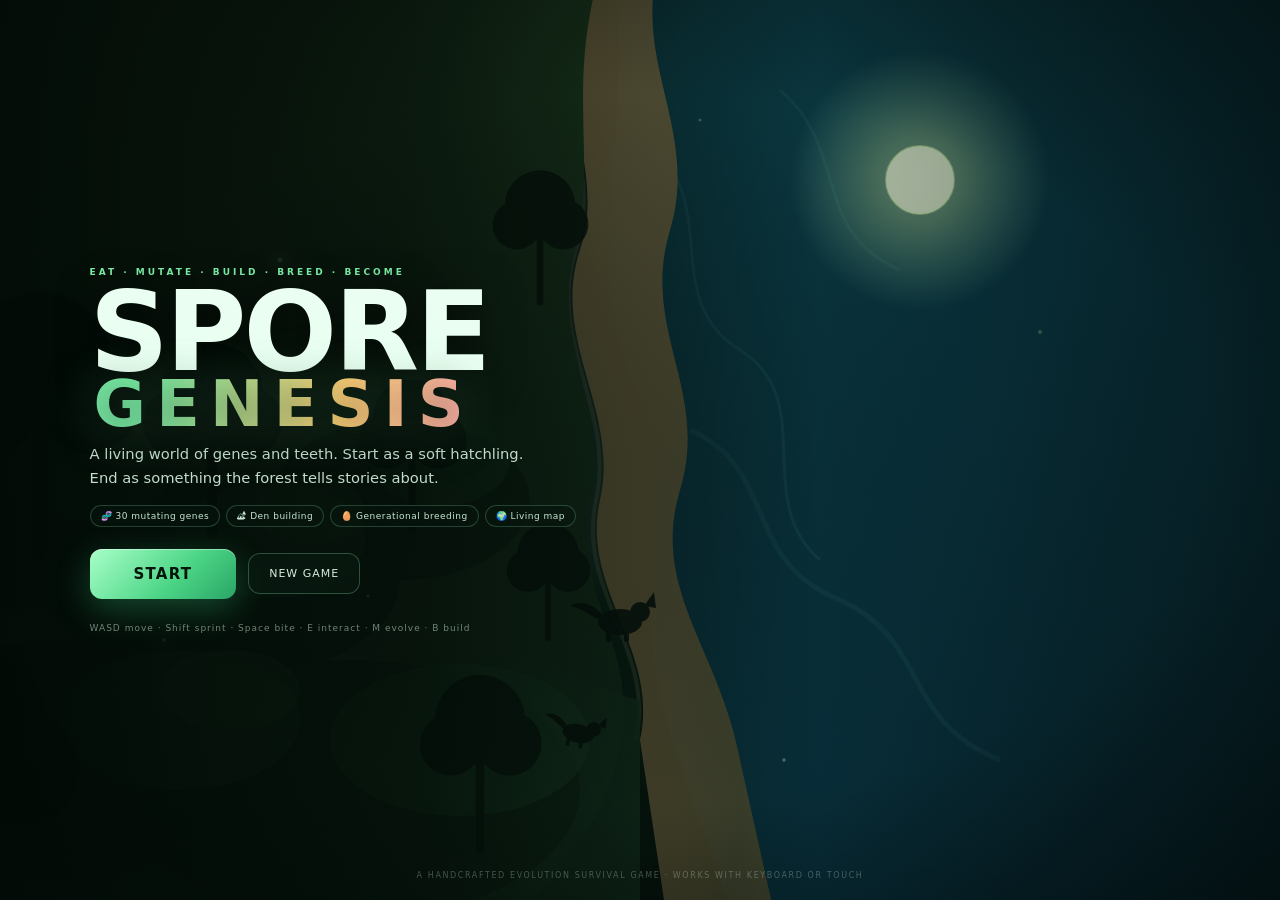
==== index.html @ 7376fdd2 "Save source and v2 conversation for issue #1 Run: 41898896949 Generation: 41898896949-1793824934815" ====
<!doctype html>
<html lang="en">
<head>
  <meta charset="utf-8" />
  <meta name="viewport" content="width=device-width, initial-scale=1, maximum-scale=1, user-scalable=no, viewport-fit=cover" />
  <meta name="theme-color" content="#07130f" />
  <meta name="description" content="Spore Genesis — a hand-painted evolution survival game. Eat, mutate, build a den, breed a lineage and become a myth." />
  <title>Spore Genesis — Evolution Survival</title>
  <link rel="icon" href="./favicon.svg" type="image/svg+xml" />
  <link rel="stylesheet" href="./styles.css" />
</head>
<body>
  <div id="app">
    <canvas id="game" aria-label="Spore Genesis game world"></canvas>

    <div id="hud" class="hud">
      <div class="hud-left">
        <div class="profile card">
          <div class="avatar-wrap"><canvas id="avatar" width="120" height="120"></canvas></div>
          <div class="pinfo">
            <div class="pname"><span id="player-name">Nyx</span><span id="gen" class="gen">GEN 1</span></div>
            <div id="stage-name" class="stage-name">Hatchling</div>
            <div class="xpbar"><i id="xp-fill"></i></div>
            <div class="xp-label"><span id="xp-text">0 / 70</span><span id="stage-num">Stage I</span></div>
          </div>
        </div>
        <div class="vitals card">
          <div class="bar hp"><span class="ico">♥</span><div class="track"><i id="hp-fill"></i></div><b id="hp-text">100</b></div>
          <div class="bar stamina"><span class="ico">⚡</span><div class="track"><i id="stamina-fill"></i></div><b id="stamina-text">100</b></div>
          <div class="bar food"><span class="ico">🍖</span><div class="track"><i id="food-fill"></i></div><b id="food-text">100</b></div>
          <div class="bar water"><span class="ico">💧</span><div class="track"><i id="water-fill"></i></div><b id="water-text">100</b></div>
        </div>
        <div class="lineage card hidden" id="lineage-card">
          <span>👑 <b id="lineage-gen">Gen 1</b></span>
          <span class="lineage-bonus" id="lineage-bonus">+0% legacy</span>
          <span class="heir-count" id="heir-count">0 heirs</span>
        </div>
      </div>

      <div class="hud-right">
        <div class="mapcard card">
          <canvas id="minimap" width="180" height="180"></canvas>
          <div class="maptop"><span id="biome-name">Verdant Meadow</span><span id="clock">08:20</span></div>
          <div class="mapbottom"><span id="weather">☀ Clear</span><span id="day">Day 1</span></div>
        </div>
        <div class="dna card">
          <span class="dna-icon">🧬</span>
          <b id="dna-count">0</b>
          <span class="dna-label">DNA</span>
          <button id="btn-mutations" class="mini">Evolve <kbd>M</kbd></button>
        </div>
      </div>

      <div id="quest" class="quest card">
        <div class="qtop"><span>OBJECTIVE</span><span id="quest-count">1/11</span></div>
        <div id="quest-title">First Bites</div>
        <div id="quest-text">Eat three berries, mushrooms or carcasses.</div>
        <div class="qprog"><i id="quest-fill"></i></div>
        <div class="qhint" id="quest-hint"></div>
      </div>

      <div id="toasts" class="toasts" aria-live="polite"></div>
      <div id="prompt" class="prompt hidden"><span class="key">E</span><span id="prompt-text">Interact</span></div>

      <div id="hotbar" class="hotbar">
        <div class="slot"><kbd>SPACE</kbd><span>Bite</span></div>
        <div class="slot"><kbd>E</kbd><span>Interact</span></div>
        <div class="slot ability"><kbd>Q</kbd><span id="hotbar-ability">Roar</span><i id="ability-cd" class="cd"></i></div>
        <div class="slot"><kbd>SHIFT</kbd><span>Sprint</span></div>
        <div class="slot"><kbd>B</kbd><span>Den</span></div>
      </div>

      <div class="menubtns">
        <button id="btn-build" title="Build & Den (B)" aria-label="Build and den">⌂<kbd>B</kbd></button>
        <button id="btn-map" title="World Map (Tab)" aria-label="World map">🗺<kbd>TAB</kbd></button>
        <button id="btn-journal" title="Journal (J)" aria-label="Journal">📖<kbd>J</kbd></button>
        <button id="btn-sound" title="Toggle sound" aria-label="Toggle sound">🔊</button>
        <button id="btn-pause" title="Pause (Esc)" aria-label="Pause">⏸</button>
      </div>

      <div id="mobile-controls" class="mobile-controls">
        <div id="joystick" aria-label="Movement joystick"><div id="stick"></div></div>
        <div class="touch-actions">
          <button id="btn-touch-sprint" class="touch small" aria-label="Sprint">»</button>
          <button id="btn-touch-ability" class="touch small" aria-label="Special ability">✦</button>
          <button id="btn-touch-interact" class="touch mid" aria-label="Interact">E</button>
          <button id="btn-touch-attack" class="touch attack" aria-label="Bite">Bite</button>
        </div>
      </div>

      <div id="low-health" class="low-health"></div>
    </div>

    <div id="modal" class="modal hidden" role="dialog" aria-modal="true">
      <div id="panel" class="panel">
        <div class="panel-head">
          <div>
            <h2 id="panel-title">Evolution</h2>
            <p id="panel-sub">Spend DNA to reshape your body.</p>
          </div>
          <button id="panel-close" aria-label="Close panel">✕</button>
        </div>
        <div id="panel-body" class="panel-body"></div>
      </div>
    </div>

    <div id="death" class="overlay hidden">
      <div class="death-card">
        <div class="eyebrow">THE WILD REMEMBERS</div>
        <h2>You Perished</h2>
        <p id="death-text">A shade stalker found you in the dark.</p>
        <div id="death-stats" class="death-stats"></div>
        <button id="btn-respawn" class="primary">Return to the world</button>
      </div>
    </div>

    <div id="title" class="overlay title">
      <div class="spores" aria-hidden="true">
        <i></i><i></i><i></i><i></i><i></i><i></i><i></i><i></i><i></i><i></i>
      </div>
      <div class="title-inner">
        <div class="eyebrow">EAT · MUTATE · BUILD · BREED · BECOME</div>
        <h1>SPORE<span>GENESIS</span></h1>
        <p class="lede">A living world of genes and teeth. Start as a soft hatchling.<br />End as something the forest tells stories about.</p>
        <div class="title-features">
          <span>🧬 30 mutating genes</span>
          <span>🏕 Den building</span>
          <span>🥚 Generational breeding</span>
          <span>🌍 Living map</span>
        </div>
        <div class="title-actions">
          <button id="btn-start" class="primary big">Start</button>
          <button id="btn-new" class="ghost">New Game</button>
        </div>
        <div class="title-foot" id="title-foot">WASD move · Shift sprint · Space bite · E interact · M evolve · B build</div>
      </div>
      <div class="title-credit">A handcrafted evolution survival game · works with keyboard or touch</div>
    </div>
  </div>

  <script type="module" src="./src/game.js"></script>
</body>
</html>
---- styles.css ----
:root {
  --bg: #06110d;
  --panel: rgba(10, 25, 19, 0.84);
  --panel-solid: #0a1a14;
  --line: rgba(141, 240, 183, 0.16);
  --line-bright: rgba(141, 240, 183, 0.34);
  --green: #7cf0a8;
  --green-dim: #3c9b68;
  --gold: #ffd479;
  --pink: #ff9ec7;
  --blue: #79c9ff;
  --purple: #b58cff;
  --red: #ff6b7a;
  --ink: #eaf7ef;
  --muted: #9bb3a6;
  --shadow: 0 18px 50px rgba(0, 0, 0, 0.42);
  --r: 16px;
  --safe-bottom: env(safe-area-inset-bottom, 0px);
}

* { box-sizing: border-box; }
html, body {
  margin: 0;
  padding: 0;
  width: 100%;
  height: 100%;
  overflow: hidden;
  background: var(--bg);
  color: var(--ink);
  font-family: "Avenir Next", "Segoe UI", "Trebuchet MS", system-ui, sans-serif;
  -webkit-user-select: none;
  user-select: none;
  -webkit-tap-highlight-color: transparent;
  overscroll-behavior: none;
}
button { font-family: inherit; color: inherit; cursor: pointer; }
button:focus-visible { outline: 2px solid var(--green); outline-offset: 2px; }
.hidden { display: none !important; }

#app { position: fixed; inset: 0; }
#game {
  position: absolute;
  inset: 0;
  width: 100%;
  height: 100%;
  display: block;
  touch-action: none;
  cursor: crosshair;
}

.hud {
  position: absolute;
  inset: 0;
  pointer-events: none;
  z-index: 5;
}
.hud > *, .hud-left > *, .hud-right > * { pointer-events: none; }
.hud button, .hud canvas { pointer-events: auto; }

.card {
  background: linear-gradient(155deg, rgba(16, 36, 27, 0.88), rgba(8, 20, 15, 0.82));
  border: 1px solid var(--line);
  border-radius: var(--r);
  box-shadow: 0 10px 30px rgba(0, 0, 0, 0.28), inset 0 1px 0 rgba(255, 255, 255, 0.04);
  backdrop-filter: blur(10px);
  -webkit-backdrop-filter: blur(10px);
}

.hud-left {
  position: absolute;
  top: 16px;
  left: 16px;
  width: 300px;
  display: flex;
  flex-direction: column;
  gap: 8px;
}
.profile {
  display: flex;
  gap: 12px;
  align-items: center;
  padding: 10px 14px 10px 10px;
}
.avatar-wrap {
  width: 60px;
  height: 60px;
  border-radius: 50%;
  overflow: hidden;
  flex: none;
  background: radial-gradient(circle at 50% 40%, #25553e, #0a1a14 70%);
  border: 1px solid var(--line-bright);
  box-shadow: inset 0 0 18px rgba(124, 240, 168, 0.12);
}
#avatar { width: 100%; height: 100%; display: block; }
.pinfo { flex: 1; min-width: 0; }
.pname { display: flex; align-items: center; gap: 8px; font-size: 17px; font-weight: 700; letter-spacing: 0.3px; }
.gen {
  font-size: 9px;
  letter-spacing: 1.2px;
  color: var(--gold);
  border: 1px solid rgba(255, 212, 121, 0.34);
  padding: 2px 5px;
  border-radius: 5px;
  background: rgba(255, 212, 121, 0.08);
}
.stage-name { font-size: 11px; letter-spacing: 1.6px; text-transform: uppercase; color: var(--green); margin-top: 1px; }
.xpbar { height: 5px; background: rgba(255,255,255,0.08); border-radius: 4px; margin-top: 7px; overflow: hidden; }
.xpbar i { display: block; height: 100%; width: 0%; background: linear-gradient(90deg, var(--green-dim), var(--green)); border-radius: 4px; transition: width 0.4s ease; }
.xp-label { display: flex; justify-content: space-between; font-size: 9px; color: var(--muted); margin-top: 3px; letter-spacing: 0.5px; }

.vitals { padding: 9px 12px; display: flex; flex-direction: column; gap: 6px; }
.bar { display: flex; align-items: center; gap: 8px; font-size: 10px; color: var(--muted); }
.bar .ico { width: 13px; text-align: center; font-size: 11px; filter: saturate(1.2); }
.bar .track { flex: 1; height: 7px; background: rgba(0,0,0,0.35); border-radius: 5px; overflow: hidden; box-shadow: inset 0 1px 2px rgba(0,0,0,0.4); }
.bar .track i { display: block; height: 100%; width: 100%; border-radius: 5px; transition: width 0.25s ease, background 0.3s; }
.bar b { width: 30px; text-align: right; font-weight: 600; font-size: 9px; color: #cfe6d8; font-variant-numeric: tabular-nums; }
.bar.hp i { background: linear-gradient(90deg, #a52f45, #ff6b7a); }
.bar.stamina i { background: linear-gradient(90deg, #96701f, #ffd479); }
.bar.food i { background: linear-gradient(90deg, #8b4d2e, #f0a06c); }
.bar.water i { background: linear-gradient(90deg, #2c6b8c, #79c9ff); }
.bar.low i { animation: lowPulse 0.9s infinite alternate; }
@keyframes lowPulse { from { filter: brightness(0.8); } to { filter: brightness(1.5); } }

.lineage { display: flex; align-items: center; gap: 10px; padding: 7px 12px; font-size: 10px; color: var(--muted); }
.lineage b { color: var(--gold); }
.lineage-bonus { color: var(--green); }
.heir-count { margin-left: auto; }

.hud-right { position: absolute; top: 16px; right: 16px; width: 196px; display: flex; flex-direction: column; gap: 8px; }
.mapcard { padding: 7px; position: relative; overflow: hidden; }
#minimap {
  width: 100%;
  height: auto;
  aspect-ratio: 1;
  display: block;
  border-radius: 11px;
  background: #071712;
  border: 1px solid rgba(141, 240, 183, 0.1);
  image-rendering: auto;
}
.maptop, .mapbottom {
  position: absolute;
  left: 12px;
  right: 12px;
  display: flex;
  justify-content: space-between;
  align-items: center;
  font-size: 8px;
  letter-spacing: 0.9px;
  text-transform: uppercase;
  pointer-events: none;
}
.maptop { top: 12px; color: #d9efe2; text-shadow: 0 1px 4px #000; }
.mapbottom { bottom: 12px; color: #b8d6c5; text-shadow: 0 1px 4px #000; }
#clock { color: var(--gold); font-weight: 700; font-size: 9px; }
.dna { display: flex; align-items: center; gap: 7px; padding: 8px 10px; }
.dna-icon { font-size: 16px; filter: drop-shadow(0 0 6px rgba(255,158,199,.5)); }
.dna b { font-size: 19px; color: var(--pink); font-variant-numeric: tabular-nums; text-shadow: 0 0 18px rgba(255,158,199,.35); }
.dna-label { font-size: 8px; letter-spacing: 1.5px; color: var(--muted); }
.dna .mini {
  margin-left: auto;
  font-size: 9px;
  padding: 6px 8px;
  border-radius: 8px;
  border: 1px solid var(--line-bright);
  background: rgba(124, 240, 168, 0.1);
  color: var(--green);
  letter-spacing: 0.6px;
  text-transform: uppercase;
}
.dna .mini kbd { font-size: 8px; opacity: 0.6; margin-left: 2px; }

.quest {
  position: absolute;
  left: 16px;
  bottom: 18px;
  width: 274px;
  padding: 11px 14px 12px;
  border-left: 2px solid var(--green);
}
.qtop { display: flex; justify-content: space-between; font-size: 8px; letter-spacing: 1.8px; color: var(--green); }
#quest-count { color: var(--muted); }
#quest-title { font-size: 14px; font-weight: 700; margin: 4px 0 3px; }
#quest-text { font-size: 10px; line-height: 1.45; color: var(--muted); }
.qprog { height: 3px; border-radius: 3px; background: rgba(255,255,255,.08); margin-top: 8px; overflow: hidden; }
.qprog i { display: block; height: 100%; width: 0; background: linear-gradient(90deg, var(--green-dim), var(--green)); transition: width 0.4s; }
.qhint { font-size: 9px; color: rgba(255, 212, 121, 0.85); margin-top: 6px; line-height: 1.4; }

.prompt {
  position: absolute;
  left: 50%;
  bottom: 88px;
  transform: translateX(-50%);
  display: flex;
  align-items: center;
  gap: 9px;
  background: rgba(7, 18, 14, 0.9);
  border: 1px solid var(--line-bright);
  border-radius: 999px;
  padding: 8px 16px 8px 9px;
  font-size: 12px;
  box-shadow: 0 12px 30px rgba(0,0,0,.35), 0 0 24px rgba(124,240,168,.08);
  white-space: nowrap;
  max-width: calc(100vw - 30px);
  overflow: hidden;
  text-overflow: ellipsis;
}
.prompt .key {
  font-size: 11px;
  font-weight: 800;
  color: #08130e;
  background: var(--green);
  border-radius: 50%;
  width: 24px;
  height: 24px;
  display: grid;
  place-items: center;
  flex: none;
}
.prompt.alt .key { background: var(--gold); }

.hotbar {
  position: absolute;
  bottom: 18px;
  left: 50%;
  transform: translateX(-50%);
  display: flex;
  gap: 6px;
}
.slot {
  min-width: 76px;
  padding: 7px 9px 6px;
  border: 1px solid var(--line);
  border-radius: 10px;
  background: rgba(8, 20, 15, 0.78);
  backdrop-filter: blur(6px);
  text-align: center;
  position: relative;
  overflow: hidden;
}
.slot kbd { display: block; font-size: 8px; letter-spacing: 1px; color: var(--green); margin-bottom: 2px; }
.slot span { font-size: 10px; color: var(--muted); }
.slot.ability { border-color: rgba(181, 140, 255, 0.32); }
.slot.ability kbd { color: var(--purple); }
.slot .cd {
  position: absolute;
  inset: 0;
  background: rgba(0,0,0,0.6);
  transform-origin: bottom;
  transform: scaleY(0);
  pointer-events: none;
}

.menubtns {
  position: absolute;
  top: 16px;
  left: 50%;
  transform: translateX(-50%);
  display: flex;
  gap: 6px;
  background: rgba(7, 18, 14, 0.62);
  border: 1px solid var(--line);
  border-radius: 12px;
  padding: 5px;
  backdrop-filter: blur(8px);
}
.menubtns button {
  width: 45px;
  height: 38px;
  border-radius: 8px;
  border: 1px solid transparent;
  background: transparent;
  font-size: 16px;
  line-height: 1;
  display: flex;
  flex-direction: column;
  align-items: center;
  justify-content: center;
  gap: 2px;
  color: #cfe6d8;
  transition: 0.15s;
}
.menubtns button:hover { background: rgba(124, 240, 168, 0.1); border-color: var(--line); }
.menubtns kbd { font-size: 6px; letter-spacing: 0.5px; color: var(--muted); }
.menubtns button:active { transform: translateY(1px); }

.toasts {
  position: absolute;
  top: 74px;
  left: 50%;
  transform: translateX(-50%);
  display: flex;
  flex-direction: column;
  align-items: center;
  gap: 6px;
  width: max-content;
  max-width: min(460px, 90vw);
  z-index: 8;
}
.toast {
  background: linear-gradient(150deg, rgba(14, 33, 24, 0.96), rgba(8, 19, 14, 0.94));
  border: 1px solid var(--line-bright);
  border-left: 3px solid var(--green);
  border-radius: 10px;
  padding: 8px 14px;
  font-size: 11px;
  line-height: 1.4;
  text-align: center;
  box-shadow: var(--shadow);
  animation: toastIn 0.35s cubic-bezier(.2,.9,.3,1.2);
  color: #dcf3e6;
}
.toast.gold { border-left-color: var(--gold); color: #fff2cc; }
.toast.pink { border-left-color: var(--pink); color: #ffe0ed; }
.toast.purple { border-left-color: var(--purple); color: #eee2ff; }
.toast.red { border-left-color: var(--red); color: #ffdede; }
.toast.leaving { animation: toastOut 0.4s forwards; }
@keyframes toastIn { from { opacity: 0; transform: translateY(-8px) scale(.96); } to { opacity: 1; } }
@keyframes toastOut { to { opacity: 0; transform: translateY(-6px) scale(.97); } }

.low-health {
  position: absolute;
  inset: 0;
  pointer-events: none;
  box-shadow: inset 0 0 160px rgba(190, 20, 44, 0.55);
  opacity: 0;
  transition: opacity 0.4s;
  z-index: 4;
}

.mobile-controls { display: none; }

/* ---------- Modal panels ---------- */
.modal {
  position: fixed;
  inset: 0;
  z-index: 30;
  display: flex;
  align-items: center;
  justify-content: center;
  padding: 22px;
  background: rgba(2, 8, 5, 0.72);
  backdrop-filter: blur(9px);
  -webkit-backdrop-filter: blur(9px);
  animation: fadeIn 0.2s ease;
}
@keyframes fadeIn { from { opacity: 0; } }
.panel {
  width: min(1020px, 100%);
  max-height: min(88vh, 900px);
  background:
    radial-gradient(120% 80% at 50% 0%, rgba(38, 82, 59, 0.36), transparent 60%),
    linear-gradient(160deg, #0d2118, #08150f 70%);
  border: 1px solid rgba(141, 240, 183, 0.22);
  border-radius: 22px;
  box-shadow: 0 30px 90px rgba(0, 0, 0, 0.66), inset 0 1px 0 rgba(255,255,255,.06);
  display: flex;
  flex-direction: column;
  overflow: hidden;
  animation: panelIn 0.28s cubic-bezier(.2,.9,.3,1.05);
}
@keyframes panelIn { from { opacity: 0; transform: translateY(14px) scale(.985); } }
.panel-head {
  display: flex;
  justify-content: space-between;
  align-items: flex-start;
  padding: 20px 24px 14px;
  border-bottom: 1px solid var(--line);
  background: linear-gradient(180deg, rgba(30, 66, 48, 0.24), transparent);
}
.panel-head h2 {
  margin: 0;
  font-size: 25px;
  letter-spacing: 0.6px;
  font-weight: 800;
  background: linear-gradient(100deg, #dffbea, #7cf0a8 68%, #ffd479);
  -webkit-background-clip: text;
  background-clip: text;
  color: transparent;
}
.panel-head p { margin: 4px 0 0; color: var(--muted); font-size: 11px; letter-spacing: 0.3px; }
#panel-close {
  border: 1px solid var(--line);
  background: rgba(255,255,255,0.04);
  width: 36px;
  height: 36px;
  border-radius: 50%;
  color: var(--muted);
  font-size: 14px;
  flex: none;
  transition: 0.15s;
}
#panel-close:hover { background: rgba(255,107,122,.14); color: #ffd8dc; border-color: rgba(255,107,122,.35); }
.panel-body { padding: 18px 24px 24px; overflow-y: auto; overscroll-behavior: contain; }

.eyebrow { font-size: 9px; letter-spacing: 3px; text-transform: uppercase; color: var(--green); font-weight: 700; }

/* mutation panel */
.mut-hero { display: grid; grid-template-columns: 290px 1fr; gap: 16px; margin-bottom: 16px; }
.preview-card {
  border: 1px solid var(--line);
  border-radius: 16px;
  background: radial-gradient(circle at 50% 42%, rgba(60, 140, 95, 0.2), rgba(6, 16, 11, 0.5));
  padding: 10px;
  display: flex;
  flex-direction: column;
  gap: 8px;
}
#preview-canvas { width: 100%; height: 150px; display: block; border-radius: 10px; }
.preview-name { display: flex; justify-content: space-between; align-items: baseline; padding: 0 4px; }
.preview-name b { font-size: 14px; }
.preview-name span { font-size: 9px; color: var(--green); letter-spacing: 1px; text-transform: uppercase; }
.stat-grid {
  display: grid;
  grid-template-columns: repeat(3, 1fr);
  gap: 6px;
}
.stat {
  border: 1px solid rgba(255,255,255,.05);
  background: rgba(0,0,0,.18);
  border-radius: 9px;
  padding: 6px 7px;
}
.stat span { display: block; font-size: 7px; letter-spacing: 1px; color: var(--muted); text-transform: uppercase; }
.stat b { font-size: 13px; color: #dffbea; font-variant-numeric: tabular-nums; }
.stat i { display: block; height: 2px; background: var(--green); margin-top: 4px; border-radius: 2px; opacity: .55; width: var(--w, 50%); }
.mut-summary {
  border: 1px solid var(--line);
  border-radius: 16px;
  padding: 14px 16px;
  display: flex;
  flex-direction: column;
  gap: 10px;
  background: linear-gradient(150deg, rgba(30, 66, 48, 0.2), rgba(0,0,0,.1));
}
.mut-summary h3 { margin: 0; font-size: 13px; letter-spacing: .5px; }
.mut-summary p { margin: 0; font-size: 10px; color: var(--muted); line-height: 1.55; }
.dna-big { font-size: 30px; color: var(--pink); font-weight: 800; line-height: 1; }
.dna-big small { font-size: 10px; letter-spacing: 1.4px; color: var(--muted); font-weight: 600; margin-left: 5px; }
.cat-tabs { display: flex; gap: 6px; flex-wrap: wrap; margin: 6px 0 12px; }
.cat-tabs button {
  border: 1px solid var(--line);
  background: rgba(255,255,255,.03);
  color: var(--muted);
  padding: 7px 13px;
  border-radius: 999px;
  font-size: 10px;
  letter-spacing: .6px;
}
.cat-tabs button.active { color: #07130f; background: var(--green); border-color: var(--green); font-weight: 800; }
.gene-grid { display: grid; grid-template-columns: repeat(auto-fill, minmax(238px, 1fr)); gap: 9px; }
.gene-card {
  text-align: left;
  border: 1px solid var(--line);
  background: linear-gradient(160deg, rgba(20, 44, 32, 0.62), rgba(7, 18, 13, 0.58));
  border-radius: 13px;
  padding: 11px 12px;
  display: flex;
  flex-direction: column;
  gap: 6px;
  transition: 0.16s;
  position: relative;
  overflow: hidden;
}
.gene-card:hover { border-color: var(--line-bright); transform: translateY(-1px); background: linear-gradient(160deg, rgba(28, 60, 43, 0.76), rgba(8, 20, 15, 0.66)); }
.gene-card.can-buy { border-color: rgba(124, 240, 168, 0.42); box-shadow: 0 0 0 1px rgba(124,240,168,.08), 0 8px 24px rgba(0,0,0,.2); }
.gene-card.maxed { opacity: .78; }
.gene-card.locked { opacity: .52; filter: saturate(.6); cursor: not-allowed; }
.gene-card.broke { opacity: .68; }
.gene-card.bought { animation: boughtFlash 0.5s; }
@keyframes boughtFlash { 0% { box-shadow: 0 0 0 2px var(--green), 0 0 38px rgba(124,240,168,.55); } }
.g-head { display: flex; align-items: center; gap: 8px; }
.g-icon {
  width: 30px;
  height: 30px;
  border-radius: 9px;
  display: grid;
  place-items: center;
  background: color-mix(in srgb, var(--c, #7cf0a8) 14%, transparent);
  border: 1px solid color-mix(in srgb, var(--c, #7cf0a8) 32%, transparent);
  color: var(--c, #7cf0a8);
  font-size: 14px;
  flex: none;
}
.g-head .g-title { flex: 1; min-width: 0; }
.g-head h3 { margin: 0; font-size: 13px; letter-spacing: .2px; }
.g-head .cat { font-size: 7.5px; letter-spacing: 1.4px; text-transform: uppercase; color: var(--muted); }
.g-rank { font-size: 9px; color: var(--gold); border: 1px solid rgba(255,212,121,.25); border-radius: 5px; padding: 2px 5px; flex: none; }
.g-blurb { margin: 0; font-size: 9.5px; color: var(--muted); line-height: 1.4; min-height: 26px; }
.g-pips { display: flex; gap: 3px; }
.g-pips i { height: 4px; flex: 1; border-radius: 3px; background: rgba(255,255,255,.1); }
.g-pips i.on { background: var(--c, var(--green)); box-shadow: 0 0 7px color-mix(in srgb, var(--c, #7cf0a8) 45%, transparent); }
.g-foot { display: flex; align-items: flex-end; justify-content: space-between; gap: 8px; }
.g-effect { font-size: 9px; color: #bfe9d0; line-height: 1.35; }
.g-cost { font-size: 10px; font-weight: 800; color: var(--pink); white-space: nowrap; display: flex; align-items: center; gap: 3px; }
.g-cost.locked-label { color: var(--muted); font-weight: 600; }
.g-cost.max-label { color: var(--gold); }

/* build panel */
.mat-row { display: flex; gap: 8px; flex-wrap: wrap; margin-bottom: 14px; }
.mat {
  display: flex;
  align-items: center;
  gap: 6px;
  border: 1px solid var(--line);
  border-radius: 10px;
  padding: 7px 11px;
  background: rgba(0,0,0,.18);
  font-size: 11px;
}
.mat b { font-variant-numeric: tabular-nums; color: #eaf7ef; }
.mat span { color: var(--muted); font-size: 9px; letter-spacing: .8px; text-transform: uppercase; }
.mat.short b { color: var(--red); }
.den-banner {
  border: 1px solid var(--line);
  border-radius: 14px;
  padding: 14px 16px;
  background: linear-gradient(120deg, rgba(255, 212, 121, .07), rgba(0,0,0,.16));
  display: flex;
  align-items: center;
  gap: 14px;
  margin-bottom: 14px;
}
.den-banner .big-icon { font-size: 30px; }
.den-banner h3 { margin: 0 0 3px; font-size: 15px; }
.den-banner p { margin: 0; font-size: 10px; color: var(--muted); line-height: 1.45; }
.den-banner .spacer { flex: 1; }
.panel-btn {
  border: 1px solid var(--line-bright);
  background: rgba(124, 240, 168, 0.1);
  color: var(--green);
  border-radius: 9px;
  padding: 9px 14px;
  font-size: 11px;
  font-weight: 700;
  white-space: nowrap;
}
.panel-btn:hover { background: rgba(124, 240, 168, 0.18); }
.panel-btn.primary { background: var(--green); color: #07130f; border-color: var(--green); }
.panel-btn.gold { background: linear-gradient(120deg, #ffd479, #f0a94e); color: #241605; border-color: #ffd479; }
.panel-btn.pink { background: linear-gradient(120deg, #ff9ec7, #e26b9e); color: #2a0a18; border-color: #ff9ec7; }
.panel-btn:disabled { opacity: .4; cursor: not-allowed; filter: grayscale(.4); }
.panel-btn.danger { color: var(--red); border-color: rgba(255,107,122,.4); background: rgba(255,107,122,.08); }
.module-grid { display: grid; grid-template-columns: repeat(auto-fill, minmax(230px, 1fr)); gap: 9px; }
.module-card {
  border: 1px solid var(--line);
  border-radius: 13px;
  padding: 12px;
  background: rgba(0,0,0,.17);
  display: flex;
  flex-direction: column;
  gap: 7px;
}
.module-card.built { border-color: rgba(124,240,168,.32); background: linear-gradient(150deg, rgba(42, 92, 62, .24), rgba(0,0,0,.17)); }
.module-card.maxed { border-color: rgba(255,212,121,.28); }
.mc-head { display: flex; align-items: center; gap: 8px; }
.mc-head .mic { font-size: 20px; }
.mc-head h3 { margin: 0; font-size: 13px; flex: 1; }
.mc-head .rank { font-size: 9px; color: var(--gold); }
.module-card p { margin: 0; font-size: 9.5px; color: var(--muted); line-height: 1.45; }
.module-card .effect { font-size: 9px; color: #bfe9d0; }
.mc-foot { display: flex; align-items: center; gap: 8px; margin-top: 2px; }
.mc-cost { font-size: 9px; color: var(--muted); flex: 1; }
.mc-cost b { color: #eaf7ef; }
.mc-cost.short b { color: var(--red); }

/* breeding */
.breed-layout { display: grid; grid-template-columns: 1fr 1fr; gap: 14px; }
.mate-card, .heir-card {
  border: 1px solid var(--line);
  border-radius: 15px;
  padding: 15px;
  background: radial-gradient(circle at 50% 0%, rgba(255,158,199,.08), rgba(0,0,0,.16));
  display: flex;
  flex-direction: column;
  gap: 9px;
}
.creature-preview {
  width: 100%;
  height: 140px;
  display: block;
  border-radius: 10px;
  border: 1px solid rgba(255,255,255,.05);
  background: radial-gradient(circle at 50% 45%, rgba(60,140,95,.18), rgba(3,12,8,.42));
}
.mate-card h3, .heir-card h3 { margin: 0; font-size: 15px; }
.affinity { height: 7px; background: rgba(0,0,0,.4); border-radius: 5px; overflow: hidden; }
.affinity i { display: block; height: 100%; width: 0; background: linear-gradient(90deg, #a94d76, #ff9ec7); transition: width .4s; }
.mate-meta { display: flex; justify-content: space-between; font-size: 9px; color: var(--muted); }
.genome-list { display: flex; flex-wrap: wrap; gap: 4px; }
.gene-chip {
  font-size: 8.5px;
  border: 1px solid rgba(181,140,255,.26);
  background: rgba(181,140,255,.08);
  color: #ddc9ff;
  border-radius: 999px;
  padding: 3px 7px;
  white-space: nowrap;
}
.gene-chip.player { border-color: rgba(124,240,168,.26); background: rgba(124,240,168,.08); color: #c9f7db; }
.gene-chip.up { border-color: rgba(255,212,121,.5); background: rgba(255,212,121,.14); color: #ffe9b5; }
.breed-actions { display: flex; gap: 8px; flex-wrap: wrap; margin-top: 6px; }
.breed-note { font-size: 9.5px; color: var(--muted); line-height: 1.5; }
.empty-state { border: 1px dashed var(--line); border-radius: 14px; padding: 28px 20px; text-align: center; color: var(--muted); font-size: 11px; line-height: 1.6; }
.empty-state b { color: var(--ink); display: block; font-size: 14px; margin-bottom: 4px; }

/* journal */
.journal-grid { display: grid; grid-template-columns: 1fr 1fr; gap: 14px; }
.jcard { border: 1px solid var(--line); border-radius: 14px; padding: 14px; background: rgba(0,0,0,.15); }
.jcard h3 { margin: 0 0 9px; font-size: 11px; letter-spacing: 1.6px; text-transform: uppercase; color: var(--green); }
.jcard.wide { grid-column: 1 / -1; }
.stats-grid { display: grid; grid-template-columns: repeat(3, 1fr); gap: 6px; }
.stats-grid .stat b { font-size: 15px; }
.stats-grid .stat span { font-size: 7px; }
.disc-grid { display: flex; flex-wrap: wrap; gap: 5px; }
.disc { font-size: 9px; border: 1px solid var(--line); border-radius: 999px; padding: 4px 8px; color: var(--muted); }
.disc.found { color: #dffbea; border-color: rgba(124,240,168,.3); background: rgba(124,240,168,.07); }
.ach-list { display: flex; flex-direction: column; gap: 5px; }
.ach { display: flex; gap: 8px; align-items: center; font-size: 9.5px; color: var(--muted); }
.ach .dot { width: 7px; height: 7px; border-radius: 50%; background: rgba(255,255,255,.12); flex: none; }
.ach.done { color: #dffbea; }
.ach.done .dot { background: var(--gold); box-shadow: 0 0 8px rgba(255,212,121,.5); }
.ach b { font-size: 10px; }
.controls-list { display: grid; grid-template-columns: 1fr 1fr; gap: 4px 14px; font-size: 9.5px; color: var(--muted); }
.controls-list b { color: var(--ink); font-size: 9px; }
.setting-row { display: flex; align-items: center; gap: 8px; margin-top: 10px; font-size: 10px; color: var(--muted); }
.setting-row input[type=range] { flex: 1; accent-color: var(--green); }
.setting-row .swatch { width: 20px; height: 20px; border-radius: 50%; border: 1px solid var(--line-bright); }
.lineage-list { display: flex; flex-direction: column; gap: 6px; font-size: 10px; color: var(--muted); }
.lineage-list .heir { border-left: 2px solid var(--gold); padding-left: 8px; }
.lineage-list b { color: var(--ink); }

/* map panel */
.map-wrap { position: relative; border: 1px solid var(--line); border-radius: 16px; overflow: hidden; background: #061611; }
#bigmap { width: 100%; height: auto; display: block; aspect-ratio: 1 / 0.82; }
.map-legend { display: flex; gap: 10px; flex-wrap: wrap; margin-top: 12px; }
.leg { display: flex; align-items: center; gap: 5px; font-size: 9px; color: var(--muted); }
.leg i { width: 9px; height: 9px; border-radius: 3px; display: block; }
.map-stats { display: flex; gap: 14px; flex-wrap: wrap; margin-top: 10px; font-size: 10px; color: var(--muted); }
.map-stats b { color: var(--ink); }

/* pause */
.pause-grid { display: flex; flex-direction: column; gap: 8px; max-width: 380px; margin: 0 auto; }
.pause-grid .panel-btn { width: 100%; padding: 13px; font-size: 12px; }
.pause-note { text-align: center; color: var(--muted); font-size: 9.5px; margin-top: 14px; }

/* title & death overlays */
.overlay {
  position: fixed;
  inset: 0;
  z-index: 50;
  display: flex;
  align-items: center;
  justify-content: center;
  background: radial-gradient(90% 90% at 22% 50%, rgba(3,11,7,.9), rgba(3,10,7,.35) 62%, rgba(3,10,7,.72));
}
.title {
  justify-content: flex-start;
  padding-left: clamp(28px, 7vw, 120px);
  transition: opacity .5s, visibility .5s;
  background:
    linear-gradient(90deg, rgba(2,10,6,.95) 0%, rgba(2,10,6,.78) 32%, rgba(2,10,6,.25) 64%, rgba(2,10,6,.52) 100%),
    radial-gradient(80% 70% at 22% 52%, rgba(3,11,7,.35), transparent 70%),
    url('./title-bg.svg') center / cover no-repeat,
    #06110d;
}
.title.hidden { display: flex !important; opacity: 0; visibility: hidden; pointer-events: none; }
.title-inner { max-width: 690px; position: relative; z-index: 2; }
.title h1 {
  margin: 10px 0 12px;
  font-size: clamp(60px, 8.6vw, 126px);
  line-height: .82;
  letter-spacing: -3px;
  font-weight: 900;
  color: #eafff2;
  text-shadow: 0 6px 40px rgba(0,0,0,.5);
}
.title h1 span {
  display: block;
  font-size: .58em;
  letter-spacing: clamp(3px, .8vw, 13px);
  background: linear-gradient(95deg, #7cf0a8 12%, #ffd479 52%, #ff9ec7 92%);
  -webkit-background-clip: text;
  background-clip: text;
  color: transparent;
  padding-left: 4px;
  filter: drop-shadow(0 0 26px rgba(124,240,168,.24));
}
.title .eyebrow { color: var(--green); }
.lede { color: #c4dccd; font-size: clamp(12px, 1.15vw, 15px); line-height: 1.65; max-width: 540px; margin: 0 0 14px; }
.title-features { display: flex; flex-wrap: wrap; gap: 6px; margin-bottom: 22px; }
.title-features span {
  font-size: 9px;
  letter-spacing: .5px;
  color: #c7e6d3;
  border: 1px solid rgba(141,240,183,.22);
  border-radius: 999px;
  padding: 5px 10px;
  background: rgba(8, 22, 15, .55);
  backdrop-filter: blur(4px);
}
.title-actions { display: flex; align-items: center; gap: 12px; }
.primary {
  border: none;
  border-radius: 12px;
  padding: 12px 22px;
  background: linear-gradient(135deg, #a8ffc9, #4bd485 60%, #2aa566);
  color: #04150c;
  font-size: 13px;
  font-weight: 900;
  letter-spacing: 1.2px;
  text-transform: uppercase;
  box-shadow: 0 10px 34px rgba(64, 213, 133, .3), inset 0 1px 0 rgba(255,255,255,.4);
  transition: .16s;
}
.primary:hover { box-shadow: 0 14px 40px rgba(64,213,133,.42); filter: brightness(1.06); }
.primary:active { filter: brightness(.94); }
.primary.big { padding: 16px 44px; font-size: 15px; }
.ghost {
  border: 1px solid rgba(141,240,183,.28);
  background: rgba(10, 28, 19, .5);
  color: #d5edde;
  border-radius: 12px;
  padding: 13px 20px;
  font-size: 11px;
  letter-spacing: 1px;
  text-transform: uppercase;
  backdrop-filter: blur(4px);
}
.ghost:hover { border-color: var(--green); color: var(--green); }
.title-foot { margin-top: 24px; font-size: 9px; letter-spacing: 1px; color: rgba(200,225,210,.55); }
.title-credit { position: absolute; bottom: 20px; left: 50%; transform: translateX(-50%); font-size: 8px; letter-spacing: 1.6px; text-transform: uppercase; color: rgba(200,225,210,.32); white-space: nowrap; }
.spores { position: absolute; inset: 0; overflow: hidden; pointer-events: none; }
.spores i {
  position: absolute;
  width: 4px; height: 4px;
  border-radius: 50%;
  background: rgba(160, 255, 200, .55);
  box-shadow: 0 0 12px rgba(124, 240, 168, .65);
  animation: drift 14s linear infinite;
  bottom: -10px;
}
.spores i:nth-child(1) { left: 8%; animation-duration: 17s; animation-delay: -2s; }
.spores i:nth-child(2) { left: 18%; animation-duration: 21s; animation-delay: -9s; width: 2px; height: 2px; }
.spores i:nth-child(3) { left: 29%; animation-duration: 13s; animation-delay: -4s; }
.spores i:nth-child(4) { left: 41%; animation-duration: 24s; animation-delay: -13s; width: 3px; height: 3px; }
.spores i:nth-child(5) { left: 56%; animation-duration: 19s; animation-delay: -6s; }
.spores i:nth-child(6) { left: 66%; animation-duration: 15s; animation-delay: -10s; width: 2px; height: 2px; }
.spores i:nth-child(7) { left: 74%; animation-duration: 22s; animation-delay: -1s; }
.spores i:nth-child(8) { left: 82%; animation-duration: 16s; animation-delay: -7s; width: 3px; height: 3px; }
.spores i:nth-child(9) { left: 91%; animation-duration: 20s; animation-delay: -14s; }
.spores i:nth-child(10) { left: 96%; animation-duration: 12s; animation-delay: -3s; width: 2px; height: 2px; }
@keyframes drift {
  0% { transform: translate3d(0, 0, 0) scale(1); opacity: 0; }
  10% { opacity: .8; }
  90% { opacity: .5; }
  100% { transform: translate3d(60px, -105vh, 0) scale(.3); opacity: 0; }
}

.death { background: radial-gradient(circle at 50% 40%, rgba(90, 12, 24, .32), rgba(3, 8, 6, .88)); }
.death-card {
  text-align: center;
  max-width: 440px;
  padding: 36px 34px;
  border: 1px solid rgba(255,107,122,.25);
  border-radius: 22px;
  background: linear-gradient(160deg, rgba(28, 12, 16, .94), rgba(8, 13, 10, .94));
  box-shadow: var(--shadow);
}
.death-card .eyebrow { color: var(--red); }
.death-card h2 { font-size: 38px; margin: 8px 0 6px; letter-spacing: -1px; }
.death-card p { color: var(--muted); font-size: 12px; line-height: 1.6; }
.death-stats { display: flex; justify-content: center; gap: 18px; margin: 18px 0 20px; color: var(--muted); font-size: 9px; letter-spacing: 1px; text-transform: uppercase; }
.death-stats b { display: block; color: var(--ink); font-size: 17px; letter-spacing: 0; }

/* scrollbar */
.panel-body::-webkit-scrollbar { width: 9px; }
.panel-body::-webkit-scrollbar-track { background: rgba(0,0,0,.15); }
.panel-body::-webkit-scrollbar-thumb { background: rgba(124,240,168,.18); border-radius: 8px; }
.panel-body::-webkit-scrollbar-thumb:hover { background: rgba(124,240,168,.3); }

/* ---------- responsive / touch ---------- */
@media (max-width: 860px), (pointer: coarse) {
  .hud-left { top: max(10px, env(safe-area-inset-top)); left: 10px; width: 184px; gap: 5px; }
  .profile { padding: 7px 9px 7px 7px; gap: 8px; border-radius: 13px; }
  .avatar-wrap { width: 42px; height: 42px; }
  .pname { font-size: 13px; gap: 5px; }
  .gen { font-size: 7px; padding: 1px 4px; }
  .stage-name { font-size: 8px; letter-spacing: 1.1px; }
  .xp-label { display: none; }
  .vitals { padding: 7px 9px; gap: 4px; border-radius: 12px; }
  .bar { font-size: 8px; gap: 5px; }
  .bar .track { height: 5px; }
  .bar b { font-size: 8px; width: 24px; }
  .bar .ico { font-size: 9px; width: 11px; }
  .lineage { display: none; }

  .hud-right { top: max(10px, env(safe-area-inset-top)); right: 10px; width: 112px; gap: 6px; }
  .mapcard { padding: 4px; border-radius: 13px; }
  .maptop, .mapbottom { font-size: 6px; left: 7px; right: 7px; letter-spacing: .4px; }
  .maptop { top: 7px; }
  .mapbottom { bottom: 7px; }
  #clock { font-size: 6.5px; }
  .dna { padding: 5px 7px; gap: 4px; border-radius: 11px; }
  .dna-icon { font-size: 11px; }
  .dna b { font-size: 14px; }
  .dna-label { display: none; }
  .dna .mini { font-size: 7px; padding: 4px 5px; }
  .dna .mini kbd { display: none; }

  .quest {
    left: 10px;
    bottom: calc(170px + var(--safe-bottom));
    width: 166px;
    padding: 8px 10px 9px;
    border-radius: 12px;
  }
  .qtop { font-size: 6px; letter-spacing: 1.2px; }
  #quest-title { font-size: 10.5px; margin: 2px 0; }
  #quest-text { display: none; }
  .qhint { display: none; }
  .qprog { margin-top: 5px; }

  .menubtns {
    top: calc(180px + env(safe-area-inset-top));
    right: 10px;
    left: auto;
    transform: none;
    flex-direction: column;
    padding: 3px;
    gap: 2px;
    border-radius: 10px;
    background: rgba(7, 18, 14, 0.7);
  }
  .menubtns button { width: 34px; height: 32px; font-size: 13px; }
  .menubtns kbd { display: none; }

  .hotbar { display: none; }
  .toasts {
    top: auto;
    bottom: calc(252px + var(--safe-bottom));
    left: 50%;
    width: min(300px, 76vw);
    max-width: none;
  }
  .toast { font-size: 9.5px; padding: 6px 10px; border-radius: 8px; }
  .prompt {
    bottom: calc(134px + var(--safe-bottom));
    font-size: 10px;
    padding: 6px 12px 6px 7px;
    max-width: calc(100vw - 40px);
  }
  .prompt .key { width: 20px; height: 20px; font-size: 9px; }

  .mobile-controls { display: block; }
  #joystick {
    position: absolute;
    left: 16px;
    bottom: calc(16px + var(--safe-bottom));
    width: 116px;
    height: 116px;
    border-radius: 50%;
    border: 1px solid rgba(141, 240, 183, 0.22);
    background: radial-gradient(circle, rgba(30, 70, 50, .34), rgba(7, 18, 13, .42));
    backdrop-filter: blur(4px);
    pointer-events: auto;
    touch-action: none;
  }
  #stick {
    position: absolute;
    left: 50%;
    top: 50%;
    width: 50px;
    height: 50px;
    border-radius: 50%;
    transform: translate(-50%, -50%);
    background: radial-gradient(circle at 38% 34%, rgba(180, 255, 214, .55), rgba(60, 155, 104, .42));
    border: 1px solid rgba(190, 255, 220, .36);
    box-shadow: 0 0 22px rgba(124, 240, 168, .18);
    pointer-events: none;
  }
  .touch-actions {
    position: absolute;
    right: 14px;
    bottom: calc(14px + var(--safe-bottom));
    width: 160px;
    height: 158px;
    pointer-events: none;
  }
  .touch {
    position: absolute;
    border-radius: 50%;
    pointer-events: auto;
    touch-action: none;
    border: 1px solid rgba(141, 240, 183, 0.3);
    background: radial-gradient(circle at 40% 32%, rgba(54, 116, 83, .7), rgba(8, 20, 15, .78));
    color: #ddffe9;
    font-size: 15px;
    font-weight: 800;
    backdrop-filter: blur(4px);
    box-shadow: 0 6px 18px rgba(0,0,0,.3);
  }
  .touch:active { transform: scale(.94); background: rgba(124,240,168,.28); }
  .touch.attack { width: 78px; height: 78px; right: 6px; bottom: 4px; font-size: 13px; border-color: rgba(255,107,122,.4); background: radial-gradient(circle at 40% 32%, rgba(132, 54, 62, .75), rgba(24, 9, 12, .82)); }
  .touch.mid { width: 54px; height: 54px; right: 82px; bottom: 30px; font-size: 13px; border-color: rgba(255,212,121,.38); }
  .touch.small { width: 42px; height: 42px; font-size: 13px; }
  #btn-touch-ability { right: 0; bottom: 88px; border-color: rgba(181,140,255,.4); }
  #btn-touch-sprint { right: 48px; bottom: 90px; }
  #btn-touch-sprint.active { background: rgba(255,212,121,.25); border-color: var(--gold); }

  .low-health { box-shadow: inset 0 0 100px rgba(190,20,44,.6); }

  .modal { padding: 0; align-items: stretch; }
  .panel { width: 100%; max-height: 100%; border-radius: 0; border: none; }
  .panel-head { padding: max(16px, env(safe-area-inset-top)) 16px 12px; }
  .panel-head h2 { font-size: 20px; }
  .panel-head p { font-size: 9.5px; }
  .panel-body { padding: 12px 14px calc(20px + var(--safe-bottom)); }
  .mut-hero { grid-template-columns: 1fr; gap: 10px; }
  .preview-card { flex-direction: row; align-items: center; padding: 8px; }
  #preview-canvas { width: 116px; height: 104px; flex: none; }
  .preview-info { flex: 1; min-width: 0; }
  .stat-grid { grid-template-columns: repeat(3, 1fr); gap: 4px; }
  .stat { padding: 4px 5px; }
  .stat b { font-size: 11px; }
  .stat span { font-size: 6px; letter-spacing: .4px; }
  .mut-summary { padding: 10px 12px; }
  .mut-summary p { display: none; }
  .dna-big { font-size: 23px; }
  .cat-tabs { gap: 4px; }
  .cat-tabs button { padding: 5px 9px; font-size: 8.5px; }
  .gene-grid { grid-template-columns: 1fr 1fr; gap: 6px; }
  .gene-card { padding: 8px; gap: 4px; }
  .g-icon { width: 24px; height: 24px; font-size: 11px; border-radius: 7px; }
  .g-head h3 { font-size: 10.5px; }
  .g-head .cat { font-size: 6px; }
  .g-rank { font-size: 7px; padding: 1px 3px; }
  .g-blurb { display: none; }
  .g-pips i { height: 3px; }
  .g-effect { font-size: 7.5px; }
  .g-cost { font-size: 8px; }
  .module-grid { grid-template-columns: 1fr; }
  .breed-layout { grid-template-columns: 1fr; }
  .creature-preview { height: 116px; }
  .journal-grid { grid-template-columns: 1fr; }
  .controls-list { grid-template-columns: 1fr; }
  .map-legend { gap: 6px; }

  .title { padding-left: 22px; padding-right: 22px; }
  .title h1 { font-size: clamp(54px, 16vw, 92px); letter-spacing: -2px; }
  .title h1 span { letter-spacing: 5px; }
  .lede { font-size: 11.5px; }
  .title-features span { font-size: 7.5px; padding: 4px 7px; }
  .primary.big { padding: 14px 34px; }
  .title-foot { font-size: 7.5px; max-width: 330px; line-height: 1.6; }
  .title-credit { font-size: 6px; white-space: normal; text-align: center; width: 90%; }
  .death-card { margin: 16px; padding: 26px 20px; }
  .death-card h2 { font-size: 30px; }
}

@media (max-height: 620px) and (pointer: coarse) {
  .quest { display: none; }
  .toasts { bottom: calc(150px + var(--safe-bottom)); }
  .menubtns { top: calc(168px + env(safe-area-inset-top)); }
}
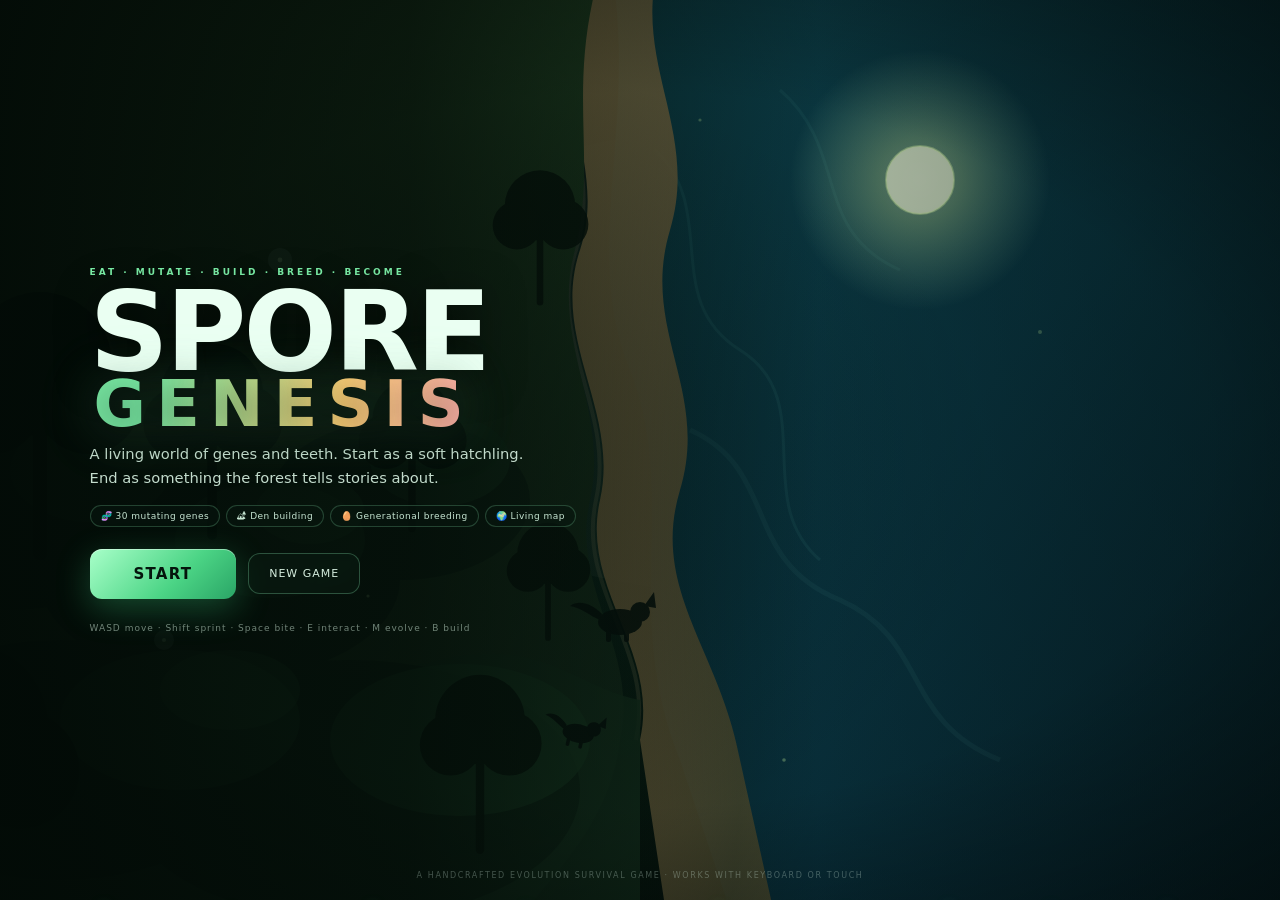
==== commit 6d7e19a3: "Polish Spore Genesis: 30th gene, Ascendant finale, seamless terrain" ====
--- a/index.html
+++ b/index.html
@@ -114,6 +114,16 @@
       </div>
     </div>
 
+    <div id="victory" class="overlay hidden victory">
+      <div class="victory-card">
+        <div class="eyebrow">THE FOREST TELLS STORIES ABOUT YOU</div>
+        <h2>Ascendant</h2>
+        <p id="victory-text">You have become a living myth. The lineage you began will outlast the seasons.</p>
+        <div id="victory-stats" class="death-stats"></div>
+        <button id="btn-continue" class="primary">Continue wandering</button>
+      </div>
+    </div>
+
     <div id="title" class="overlay title">
       <div class="spores" aria-hidden="true">
         <i></i><i></i><i></i><i></i><i></i><i></i><i></i><i></i><i></i><i></i>
--- a/styles.css
+++ b/styles.css
@@ -697,7 +697,6 @@
   border-radius: 999px;
   padding: 5px 10px;
   background: rgba(8, 22, 15, .55);
-  backdrop-filter: blur(4px);
 }
 .title-actions { display: flex; align-items: center; gap: 12px; }
 .primary {
@@ -773,6 +772,31 @@
 .death-stats { display: flex; justify-content: center; gap: 18px; margin: 18px 0 20px; color: var(--muted); font-size: 9px; letter-spacing: 1px; text-transform: uppercase; }
 .death-stats b { display: block; color: var(--ink); font-size: 17px; letter-spacing: 0; }
 
+.victory { background: radial-gradient(circle at 50% 38%, rgba(42, 92, 54, .4), rgba(3, 9, 6, .9)); }
+.victory-card {
+  text-align: center;
+  max-width: 500px;
+  padding: 38px 36px;
+  border: 1px solid rgba(255, 212, 121, .34);
+  border-radius: 22px;
+  background:
+    radial-gradient(80% 60% at 50% 0%, rgba(255, 212, 121, .12), transparent 70%),
+    linear-gradient(160deg, rgba(17, 31, 20, .96), rgba(6, 15, 10, .96));
+  box-shadow: var(--shadow), 0 0 90px rgba(255, 212, 121, .1);
+}
+.victory-card .eyebrow { color: var(--gold); }
+.victory-card h2 {
+  font-size: 46px;
+  margin: 8px 0 8px;
+  letter-spacing: -1.5px;
+  background: linear-gradient(95deg, #a8ffc9, #ffd479 55%, #ff9ec7);
+  -webkit-background-clip: text;
+  background-clip: text;
+  color: transparent;
+  filter: drop-shadow(0 0 22px rgba(255, 212, 121, .2));
+}
+.victory-card p { color: var(--muted); font-size: 12px; line-height: 1.65; }
+
 /* scrollbar */
 .panel-body::-webkit-scrollbar { width: 9px; }
 .panel-body::-webkit-scrollbar-track { background: rgba(0,0,0,.15); }
@@ -818,7 +842,7 @@
   .qtop { font-size: 6px; letter-spacing: 1.2px; }
   #quest-title { font-size: 10.5px; margin: 2px 0; }
   #quest-text { display: none; }
-  .qhint { display: none; }
+  .qhint { display: block; font-size: 7.5px; line-height: 1.35; margin-top: 4px; max-height: 21px; overflow: hidden; }
   .qprog { margin-top: 5px; }
 
   .menubtns {
@@ -956,6 +980,8 @@
   .title-credit { font-size: 6px; white-space: normal; text-align: center; width: 90%; }
   .death-card { margin: 16px; padding: 26px 20px; }
   .death-card h2 { font-size: 30px; }
+  .victory-card { margin: 16px; padding: 26px 20px; }
+  .victory-card h2 { font-size: 34px; }
 }
 
 @media (max-height: 620px) and (pointer: coarse) {
